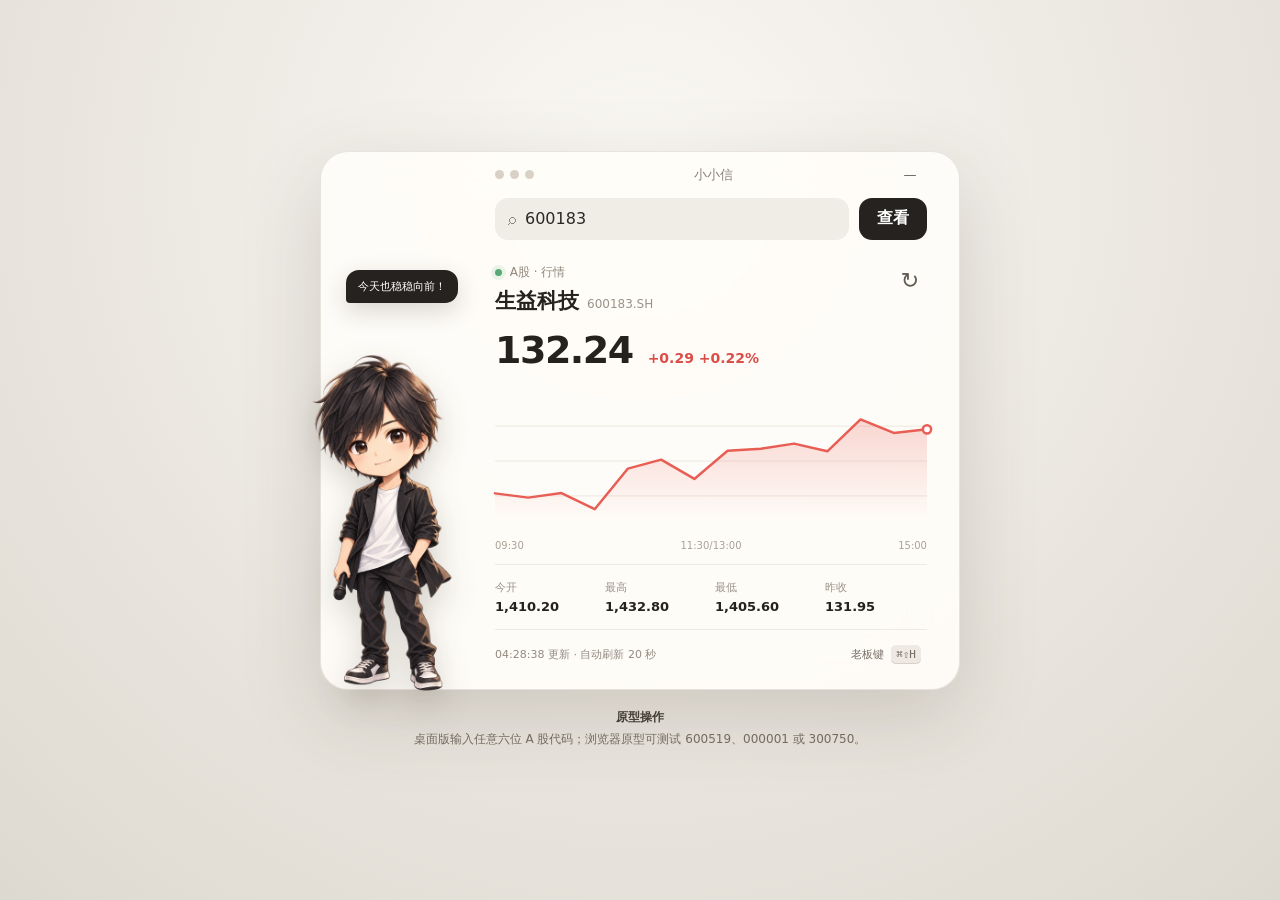
==== index.html @ 06dc6245 "feat: initial cross-platform desktop pet release" ====
<!doctype html>
<html lang="zh-CN">
  <head>
    <meta charset="UTF-8" />
    <meta name="viewport" content="width=device-width, initial-scale=1.0" />
    <meta name="theme-color" content="#f7f3eb" />
    <title>小小信 · A股桌面行情宠物</title>
    <link rel="stylesheet" href="styles.css" />
  </head>
  <body>
    <main class="stage" aria-label="小小信桌面行情原型">
      <section class="pet-window" id="petWindow">
        <header class="window-bar">
          <div class="traffic-lights" aria-hidden="true"><i></i><i></i><i></i></div>
          <span>小小信</span>
          <button class="icon-button" id="collapseButton" aria-label="收起行情">—</button>
        </header>

        <div class="search-row">
          <label class="search-box">
            <span aria-hidden="true">⌕</span>
            <input id="stockInput" value="600183" placeholder="输入6位股票代码" autocomplete="off" inputmode="numeric" maxlength="9" />
          </label>
          <button class="primary-button" id="searchButton">查看</button>
        </div>
        <div class="search-results" id="searchResults" role="listbox" aria-label="股票搜索结果"></div>

        <div class="quote">
          <div>
            <p class="eyebrow"><span id="marketStatus" class="status-dot"></span> <span id="marketLabel">A股 · 行情</span></p>
            <h1><span id="stockName">生益科技</span><small id="stockCode">600183.SH</small></h1>
          </div>
          <button class="icon-button refresh" id="refreshButton" aria-label="手动刷新">↻</button>
        </div>

        <div class="price-row">
          <strong id="currentPrice">132.24</strong>
          <span id="change" class="up">+0.29&nbsp;&nbsp;+0.22%</span>
        </div>

        <div class="chart-wrap">
          <svg id="chart" viewBox="0 0 520 168" role="img" aria-label="当日分时走势图">
            <defs>
              <linearGradient id="areaGradient" x1="0" y1="0" x2="0" y2="1">
                <stop offset="0" stop-color="#e85d54" stop-opacity=".24" />
                <stop offset="1" stop-color="#e85d54" stop-opacity="0" />
              </linearGradient>
            </defs>
            <g class="grid-lines"><line x1="0" y1="42" x2="520" y2="42"/><line x1="0" y1="84" x2="520" y2="84"/><line x1="0" y1="126" x2="520" y2="126"/></g>
            <path id="areaPath" class="area" />
            <path id="linePath" class="line" />
            <circle id="lastPoint" r="5" />
          </svg>
          <div class="chart-axis"><span>09:30</span><span>11:30/13:00</span><span>15:00</span></div>
        </div>

        <dl class="metrics">
          <div><dt>今开</dt><dd id="openPrice">1,410.20</dd></div>
          <div><dt>最高</dt><dd id="highPrice">1,432.80</dd></div>
          <div><dt>最低</dt><dd id="lowPrice">1,405.60</dd></div>
          <div><dt>昨收</dt><dd id="prevPrice">1,410.70</dd></div>
        </dl>

        <footer>
          <span id="updateText">刚刚更新 · 自动刷新 20 秒</span>
          <button id="bossButton">老板键 <kbd>⌘⇧H</kbd></button>
        </footer>

        <img class="pet" src="assets/pets/default/xiaoxin.png" alt="小小信 Q 版人物" />
        <img class="concert-band" id="concertBand" src="assets/pets/default/mayday-concert.png" alt="五月天风格 Q 版乐队演唱会" />
        <div class="pet-effects" id="petEffects" aria-hidden="true"></div>
        <div class="speech" id="speech" aria-live="polite">今天也稳稳向前！</div>
        <span class="mini-status" id="miniStatus" aria-live="polite">等待刷新</span>
        <button class="compact-expand" id="compactExpand" aria-label="展开行情">↗</button>
      </section>

      <aside class="notes">
        <span>原型操作</span>
        <p>桌面版输入任意六位 A 股代码；浏览器原型可测试 600519、000001 或 300750。</p>
      </aside>
    </main>
    <script src="app.js"></script>
  </body>
</html>
---- styles.css ----
:root {
  color-scheme: light;
  font-family: Inter, "PingFang SC", "Microsoft YaHei", system-ui, sans-serif;
  background: #e9e5dd;
  color: #24211e;
}

* { box-sizing: border-box; }
body { margin: 0; min-height: 100vh; background: radial-gradient(circle at 50% 20%, #faf8f4, #ded9d0); }
button, input { font: inherit; }
button { cursor: pointer; }
.stage { min-height: 100vh; display: grid; place-content: center; gap: 18px; padding: 32px; }
.pet-window { position: relative; width: min(640px, calc(100vw - 32px)); padding: 0 32px 26px 174px; border: 1px solid rgba(76,65,52,.13); border-radius: 28px; background: rgba(255,253,249,.92); box-shadow: 0 26px 80px rgba(67,53,35,.18); backdrop-filter: blur(22px); overflow: visible; transition: width .25s ease, padding .25s ease; }
.window-bar { height: 46px; display: flex; align-items: center; justify-content: space-between; color: #8a8176; font-size: 13px; }
.traffic-lights { display: flex; gap: 6px; }
.traffic-lights i { width: 9px; height: 9px; border-radius: 50%; background: #d9d1c6; }
.icon-button { border: 0; background: transparent; color: #625b53; width: 34px; height: 34px; border-radius: 50%; }
.icon-button:hover { background: #eee9e2; }
.search-row { display: flex; gap: 10px; }
.search-box { flex: 1; display: flex; align-items: center; gap: 7px; padding: 0 13px; height: 42px; border-radius: 13px; background: #f0ede7; color: #8e877e; }
.search-box input { min-width: 0; flex: 1; border: 0; outline: 0; background: transparent; color: #2c2925; }
.primary-button { border: 0; border-radius: 13px; padding: 0 18px; background: #25221f; color: white; font-weight: 600; }
.search-results { display: none; }
.quote { margin-top: 24px; display: flex; align-items: flex-start; justify-content: space-between; }
.eyebrow { margin: 0 0 6px; color: #91887d; font-size: 12px; }
.status-dot { display: inline-block; width: 7px; height: 7px; border-radius: 50%; background: #59a875; margin-right: 4px; box-shadow: 0 0 0 4px rgba(89,168,117,.12); }
h1 { margin: 0; font-size: 21px; font-weight: 650; }
h1 small { margin-left: 8px; color: #9a9288; font-size: 12px; font-weight: 500; }
.refresh { font-size: 22px; transition: transform .4s ease; }
.refresh.spinning { transform: rotate(360deg); }
.price-row { margin-top: 13px; display: flex; align-items: baseline; gap: 15px; }
.price-row strong { font-size: 38px; letter-spacing: -1.5px; }
.price-row span { font-size: 14px; font-weight: 650; }
.up { color: #db4e48; } .down { color: #2a9c68; }
.chart-wrap { margin-top: 14px; }
#chart { width: 100%; height: 150px; overflow: visible; }
.grid-lines line { stroke: #e9e4dc; stroke-width: 1; }
.area { fill: url(#areaGradient); }
.line { fill: none; stroke: #e85d54; stroke-width: 3; stroke-linecap: round; stroke-linejoin: round; }
#lastPoint { fill: #fff; stroke: #e85d54; stroke-width: 3; }
.chart-axis { display: flex; justify-content: space-between; color: #aaa197; font-size: 10px; }
.metrics { display: grid; grid-template-columns: repeat(4, 1fr); gap: 8px; padding: 15px 0; margin: 13px 0 0; border-top: 1px solid #eee9e2; border-bottom: 1px solid #eee9e2; }
.metrics div { min-width: 0; }
.metrics dt { color: #9b9288; font-size: 11px; }
.metrics dd { margin: 4px 0 0; font-size: 13px; font-weight: 600; }
footer { display: flex; justify-content: space-between; align-items: center; gap: 12px; margin-top: 16px; color: #938a80; font-size: 11px; }
footer button { border: 0; background: transparent; color: #746c63; font-size: 11px; }
kbd { margin-left: 4px; padding: 3px 5px; border-radius: 5px; background: #eee9e2; box-shadow: inset 0 -1px #d8d1c8; }
.pet { position: absolute; z-index: 3; left: -54px; bottom: -10px; width: 235px; height: 352px; object-fit: contain; object-position: center bottom; filter: drop-shadow(0 12px 16px rgba(50,39,29,.2)); transform-origin: 50% 100%; animation: breathe 3s ease-in-out infinite; }
.speech { position: absolute; z-index: 4; left: 25px; top: 118px; max-width: 138px; padding: 9px 12px; border-radius: 13px 13px 13px 4px; background: #25221f; color: white; font-size: 11px; box-shadow: 0 8px 24px rgba(43,34,27,.18); }
.compact-expand { display: none; }
.mini-status { display: none; }
.concert-band { display: none; }
.notes { width: min(640px, calc(100vw - 32px)); color: #776f66; font-size: 12px; line-height: 1.6; text-align: center; }
.notes span { font-weight: 650; color: #443f39; }
.notes p { margin: 3px 0 0; }
.pet-window.collapsed { width: 170px; height: 170px; min-height: 170px; padding: 0; border: 0; border-radius: 24px; background: rgba(255,253,249,.88); overflow: hidden; }
.pet-window.collapsed .window-bar, .pet-window.collapsed .search-row, .pet-window.collapsed .chart-wrap, .pet-window.collapsed .metrics, .pet-window.collapsed footer, .pet-window.collapsed .quote, .pet-window.collapsed .price-row, .pet-window.collapsed .speech { display: none; }
.pet-window.collapsed .pet { width: 132px; height: 198px; left: 2px; bottom: -30px; }
.pet-window.collapsed .compact-expand { display: grid; position: absolute; z-index: 6; right: 8px; top: 8px; width: 30px; height: 30px; place-items: center; border: 0; border-radius: 50%; background: rgba(37,34,31,.82); color: white; }
.boss-hidden { opacity: 0; pointer-events: none; transform: scale(.96); }
@keyframes breathe { 0%,100% { transform: translateY(0) rotate(-.5deg); } 50% { transform: translateY(-5px) rotate(.5deg); } }
@media (max-width: 620px) {
  .stage { padding: 18px; }
  .pet-window { padding-left: 32px; padding-bottom: 170px; }
  .pet { left: 18px; width: 142px; height: 213px; }
  .speech { left: 135px; top: auto; bottom: 105px; }
}

body.native-app { min-height: 100vh; background: transparent; overflow: hidden; }
body.native-app .stage { min-height: 100vh; padding: 0; place-content: start; }
body.native-app .notes { display: none; }
body.native-app .pet-window:not(.collapsed) { width: 200px; height: 200px; min-height: 200px; padding: 10px 12px; border-radius: 20px; overflow: hidden; }
body.native-app .pet-window:not(.collapsed) .window-bar { display: block; position: absolute; z-index: 8; right: 5px; bottom: 3px; width: 24px; height: 24px; }
body.native-app .pet-window:not(.collapsed) .window-bar .traffic-lights,
body.native-app .pet-window:not(.collapsed) .window-bar > span { display: none; }
body.native-app .pet-window:not(.collapsed) .window-bar .icon-button { width: 24px; height: 24px; font-size: 12px; }
body.native-app .pet-window:not(.collapsed) .search-row { gap: 5px; height: 27px; }
body.native-app .pet-window:not(.collapsed) .search-box { height: 27px; min-width: 0; padding: 0 7px; border-radius: 8px; font-size: 10px; }
body.native-app .pet-window:not(.collapsed) .primary-button { height: 27px; padding: 0 8px; border-radius: 8px; font-size: 10px; }
body.native-app .pet-window:not(.collapsed) .search-results.open { display: grid; position: absolute; z-index: 12; top: 40px; left: 12px; right: 12px; max-height: 126px; overflow-y: auto; padding: 4px; border-radius: 10px; background: rgba(255,253,249,.98); box-shadow: 0 10px 28px rgba(40,31,25,.2); }
body.native-app .pet-window:not(.collapsed) .search-results button { display: flex; justify-content: space-between; gap: 6px; width: 100%; padding: 7px 8px; border: 0; border-radius: 7px; background: transparent; color: #2c2925; font-size: 10px; text-align: left; }
body.native-app .pet-window:not(.collapsed) .search-results button:hover { background: #eee9e2; }
body.native-app .pet-window:not(.collapsed) .search-results small { color: #9b9288; }
body.native-app .pet-window:not(.collapsed) .quote { margin-top: 7px; align-items: center; }
body.native-app .pet-window:not(.collapsed) .eyebrow { display: none; }
body.native-app .pet-window:not(.collapsed) h1 { font-size: 12px; line-height: 1.2; }
body.native-app .pet-window:not(.collapsed) h1 small { margin-left: 4px; font-size: 9px; }
body.native-app .pet-window:not(.collapsed) .refresh { width: 24px; height: 24px; font-size: 16px; }
body.native-app .pet-window:not(.collapsed) .price-row { margin-top: 2px; gap: 6px; }
body.native-app .pet-window:not(.collapsed) .price-row strong { font-size: 22px; letter-spacing: -.5px; }
body.native-app .pet-window:not(.collapsed) .price-row span { font-size: 9px; }
body.native-app .pet-window:not(.collapsed) .chart-wrap { margin-top: 2px; }
body.native-app .pet-window:not(.collapsed) #chart { height: 74px; }
body.native-app .pet-window:not(.collapsed) .chart-axis { display: none; }
body.native-app .pet-window:not(.collapsed) .metrics,
body.native-app .pet-window:not(.collapsed) footer,
body.native-app .pet-window:not(.collapsed) .speech { display: none; }
body.native-app .pet-window:not(.collapsed) .pet { width: 44px; height: 66px; left: auto; right: -3px; bottom: -12px; opacity: .82; }
body.native-app .pet-window:not(.collapsed) .pet { cursor: pointer; }
body.native-app .pet-window:not(.collapsed) .pet:hover { opacity: 1; transform: translateY(-3px) rotate(-3deg); }
body.native-app .pet-window:not(.collapsed) .pet.interacting { animation: pet-hop .68s cubic-bezier(.2,.8,.3,1); }
body.native-app .pet-window:not(.collapsed) .pet.concert { animation: pet-concert .42s ease-in-out 5; }
body.native-app .pet-window:not(.collapsed) .pet.market-up { animation: pet-celebrate .7s cubic-bezier(.2,.8,.3,1); }
body.native-app .pet-window:not(.collapsed) .pet.market-down { animation: pet-wobble .58s ease-in-out; }
body.native-app .pet-window:not(.collapsed) .speech.interaction { display: block; left: auto; right: 7px; top: 91px; max-width: 94px; padding: 6px 8px; font-size: 9px; }
body.native-app .pet-window:not(.collapsed) .pet-effects { position: absolute; z-index: 7; right: 0; bottom: 24px; width: 70px; height: 80px; pointer-events: none; overflow: visible; }
body.native-app .pet-window:not(.collapsed) .concert-band.show { display: block; position: absolute; z-index: 6; right: 1px; bottom: -2px; width: 126px; height: 84px; object-fit: contain; object-position: center bottom; filter: drop-shadow(0 4px 7px rgba(64,42,78,.32)); animation: band-stage 1.95s ease-in-out both; pointer-events: none; }
.pet-effects .note { position: absolute; bottom: 4px; right: 20px; color: #7b62a8; font-size: 14px; font-weight: 600; animation: note-float 1.35s ease-out forwards; }
.pet-effects .move-badge { position: absolute; right: 36px; bottom: 15px; font-size: 13px; font-weight: 700; animation: move-badge .9s ease-out forwards; }
.pet-effects .move-badge.up-move { color: #db4e48; }
.pet-effects .move-badge.down-move { color: #2a9c68; }
body.native-app .pet-window:not(.collapsed) .mini-status { display: block; position: absolute; left: 12px; bottom: 7px; color: #9b9288; font-size: 9px; }

body.native-app .pet-window.collapsed { width: 120px; height: 56px; min-height: 56px; border-radius: 14px; background: rgba(37,34,31,.92); box-shadow: 0 10px 28px rgba(40,31,25,.22); }
body.native-app .pet-window.collapsed .price-row { display: flex; position: absolute; inset: 0; align-items: center; justify-content: center; margin: 0; }
body.native-app .pet-window.collapsed .price-row strong { color: #fff; font-size: 19px; letter-spacing: -.4px; }
body.native-app .pet-window.collapsed .price-row span { display: none; }
body.native-app .pet-window.collapsed .pet,
body.native-app .pet-window.collapsed .concert-band,
body.native-app .pet-window.collapsed .pet-effects,
body.native-app .pet-window.collapsed .compact-expand,
body.native-app .pet-window.collapsed .mini-status { display: none; }
body.native-app .pet-window.collapsed .price-row { cursor: pointer; }

@keyframes pet-hop {
  0%,100% { transform: translateY(0) rotate(0); }
  30% { transform: translateY(-16px) rotate(-8deg) scale(1.05); }
  55% { transform: translateY(-7px) rotate(7deg) scale(.98); }
  75% { transform: translateY(-11px) rotate(-3deg); }
}
@keyframes pet-concert {
  0%,100% { transform: translateY(0) rotate(-5deg); }
  50% { transform: translateY(-6px) rotate(7deg) scale(1.04); }
}
@keyframes band-stage {
  0% { opacity: 0; transform: translateY(22px) scale(.72); filter: brightness(.8) drop-shadow(0 4px 7px rgba(64,42,78,.1)); }
  18% { opacity: 1; transform: translateY(0) scale(1.03); }
  36%,70% { opacity: 1; transform: translateY(-3px) scale(1) rotate(-1deg); filter: brightness(1.12) drop-shadow(0 4px 10px rgba(115,72,160,.55)); }
  53%,84% { opacity: 1; transform: translateY(0) scale(1.02) rotate(1deg); }
  100% { opacity: 0; transform: translateY(16px) scale(.84); }
}
@keyframes pet-celebrate {
  0%,100% { transform: translateY(0) scale(1); }
  35% { transform: translateY(-14px) rotate(-7deg) scale(1.08); }
  62% { transform: translateY(-5px) rotate(6deg); }
}
@keyframes pet-wobble {
  0%,100% { transform: translateX(0) rotate(0); }
  20% { transform: translateX(-4px) rotate(-6deg); }
  40% { transform: translateX(4px) rotate(5deg); }
  60% { transform: translateX(-3px) rotate(-4deg); }
  80% { transform: translateX(2px) rotate(2deg); }
}
@keyframes note-float {
  0% { opacity: 0; transform: translate(0,0) scale(.7) rotate(0); }
  20% { opacity: 1; }
  100% { opacity: 0; transform: translate(var(--drift), -66px) scale(1.15) rotate(18deg); }
}
@keyframes move-badge {
  0% { opacity: 0; transform: translateY(4px) scale(.7); }
  25% { opacity: 1; transform: translateY(0) scale(1); }
  100% { opacity: 0; transform: translateY(-24px) scale(1.05); }
}
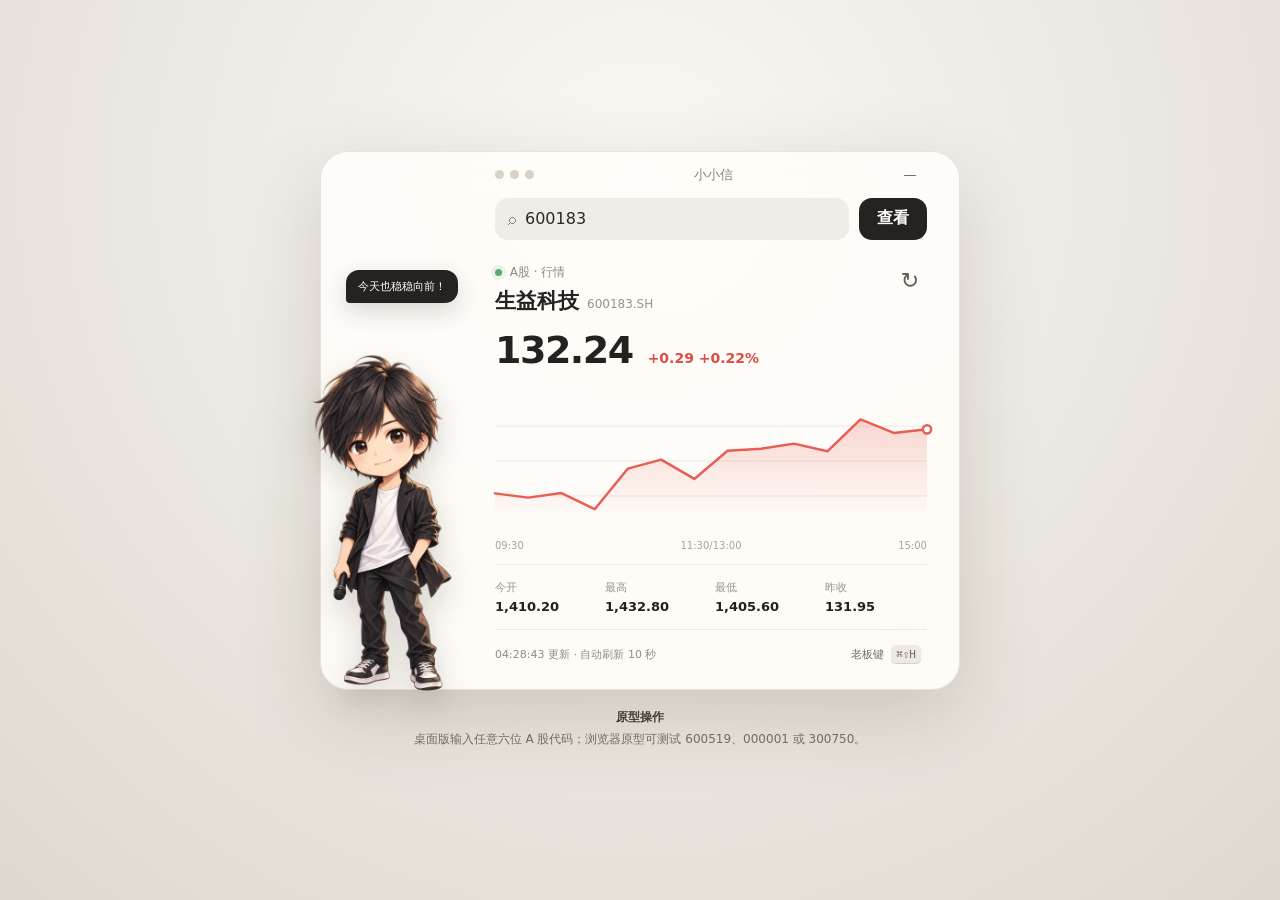
==== commit 7fd1c379: "feat: add index quotes and 10-second refresh" ====
--- a/index.html
+++ b/index.html
@@ -19,11 +19,11 @@
         <div class="search-row">
           <label class="search-box">
             <span aria-hidden="true">⌕</span>
-            <input id="stockInput" value="600183" placeholder="输入6位股票代码" autocomplete="off" inputmode="numeric" maxlength="9" />
+            <input id="stockInput" value="600183" placeholder="股票、指数或中文名称" autocomplete="off" maxlength="16" />
           </label>
           <button class="primary-button" id="searchButton">查看</button>
         </div>
-        <div class="search-results" id="searchResults" role="listbox" aria-label="股票搜索结果"></div>
+        <div class="search-results" id="searchResults" role="listbox" aria-label="股票与指数搜索结果"></div>
 
         <div class="quote">
           <div>
@@ -62,7 +62,7 @@
         </dl>
 
         <footer>
-          <span id="updateText">刚刚更新 · 自动刷新 20 秒</span>
+          <span id="updateText">刚刚更新 · 自动刷新 10 秒</span>
           <button id="bossButton">老板键 <kbd>⌘⇧H</kbd></button>
         </footer>
 
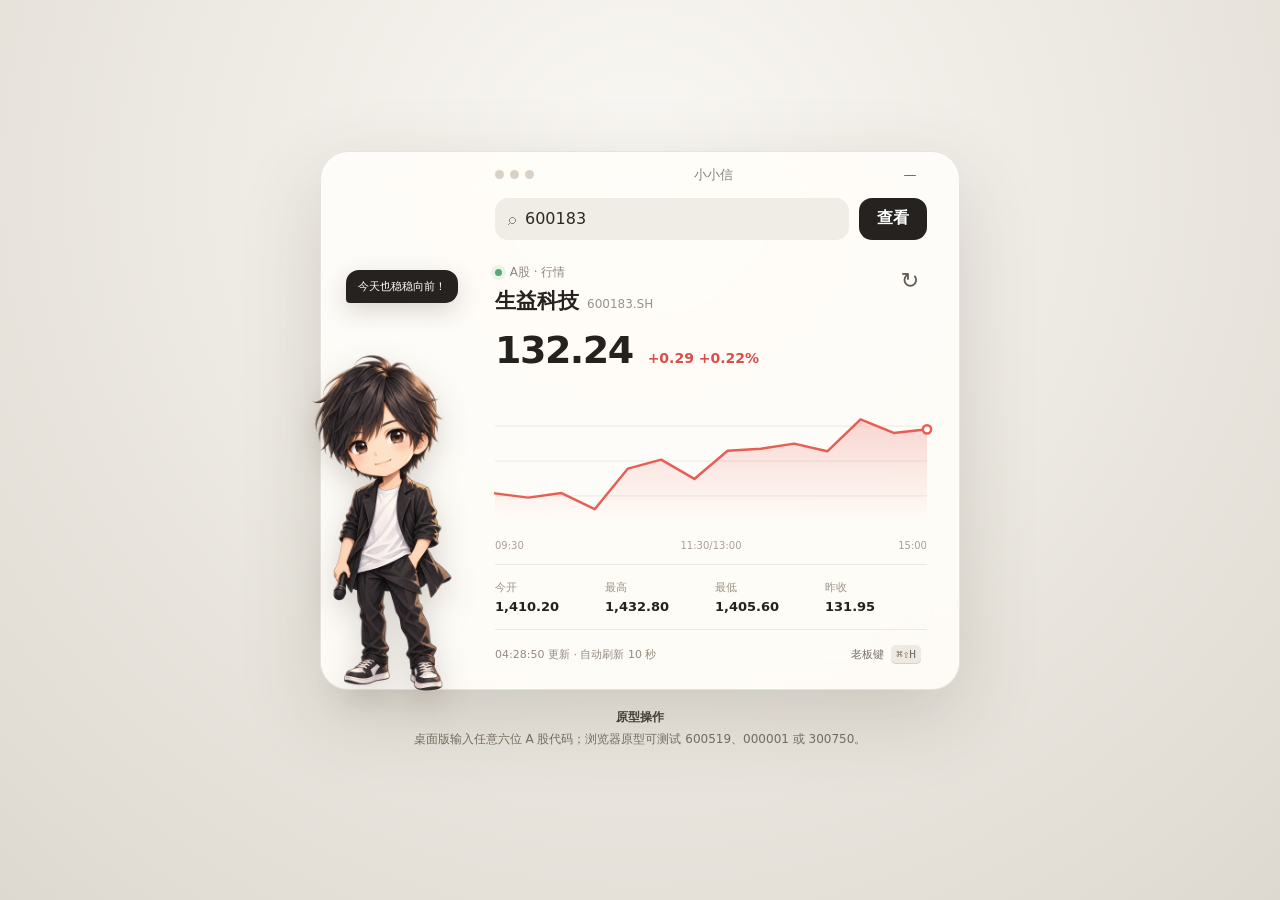
==== commit 4a9faa07: "feat: refine quote panel and speed up refresh" ====
--- a/index.html
+++ b/index.html
@@ -66,10 +66,12 @@
           <button id="bossButton">老板键 <kbd>⌘⇧H</kbd></button>
         </footer>
 
-        <img class="pet" src="assets/pets/default/xiaoxin.png" alt="小小信 Q 版人物" />
-        <img class="concert-band" id="concertBand" src="assets/pets/default/mayday-concert.png" alt="五月天风格 Q 版乐队演唱会" />
-        <div class="pet-effects" id="petEffects" aria-hidden="true"></div>
-        <div class="speech" id="speech" aria-live="polite">今天也稳稳向前！</div>
+        <div class="pet-stage">
+          <img class="pet" src="assets/pets/default/xiaoxin.png" alt="小小信 Q 版人物" />
+          <img class="concert-band" id="concertBand" src="assets/pets/default/mayday-concert.png" alt="五月天风格 Q 版乐队演唱会" />
+          <div class="pet-effects" id="petEffects" aria-hidden="true"></div>
+          <div class="speech" id="speech" aria-live="polite">今天也稳稳向前！</div>
+        </div>
         <span class="mini-status" id="miniStatus" aria-live="polite">等待刷新</span>
         <button class="compact-expand" id="compactExpand" aria-label="展开行情">↗</button>
       </section>
--- a/styles.css
+++ b/styles.css
@@ -31,6 +31,7 @@
 .price-row { margin-top: 13px; display: flex; align-items: baseline; gap: 15px; }
 .price-row strong { font-size: 38px; letter-spacing: -1.5px; }
 .price-row span { font-size: 14px; font-weight: 650; }
+.price-row .index-points { color: #746c63; white-space: nowrap; }
 .up { color: #db4e48; } .down { color: #2a9c68; }
 .chart-wrap { margin-top: 14px; }
 #chart { width: 100%; height: 150px; overflow: visible; }
@@ -47,6 +48,7 @@
 footer button { border: 0; background: transparent; color: #746c63; font-size: 11px; }
 kbd { margin-left: 4px; padding: 3px 5px; border-radius: 5px; background: #eee9e2; box-shadow: inset 0 -1px #d8d1c8; }
 .pet { position: absolute; z-index: 3; left: -54px; bottom: -10px; width: 235px; height: 352px; object-fit: contain; object-position: center bottom; filter: drop-shadow(0 12px 16px rgba(50,39,29,.2)); transform-origin: 50% 100%; animation: breathe 3s ease-in-out infinite; }
+.pet-stage { display: contents; }
 .speech { position: absolute; z-index: 4; left: 25px; top: 118px; max-width: 138px; padding: 9px 12px; border-radius: 13px 13px 13px 4px; background: #25221f; color: white; font-size: 11px; box-shadow: 0 8px 24px rgba(43,34,27,.18); }
 .compact-expand { display: none; }
 .mini-status { display: none; }
@@ -67,54 +69,87 @@
   .speech { left: 135px; top: auto; bottom: 105px; }
 }
 
-body.native-app { min-height: 100vh; background: transparent; overflow: hidden; }
+:root:has(> body.native-app) { background: transparent; }
+body.native-app {
+  --panel-ink: #20252e;
+  --panel-muted: #596474;
+  --panel-rule: #e6e9ee;
+  --panel-red: #c82031;
+  --panel-green: #08794b;
+  min-height: 100vh;
+  background: transparent;
+  color: var(--panel-ink);
+  font-family: "PingFang SC", "Microsoft YaHei", system-ui, sans-serif;
+  overflow: hidden;
+}
 body.native-app .stage { min-height: 100vh; padding: 0; place-content: start; }
 body.native-app .notes { display: none; }
-body.native-app .pet-window:not(.collapsed) { width: 200px; height: 200px; min-height: 200px; padding: 10px 12px; border-radius: 20px; overflow: hidden; }
+body.native-app .pet-window {
+  border: 1px solid var(--panel-rule);
+  background: #fff;
+  backdrop-filter: none;
+  box-shadow: 0 8px 24px rgba(31, 41, 55, .15);
+  transition: none;
+}
+body.native-app .up { color: var(--panel-red); }
+body.native-app .down { color: var(--panel-green); }
+body.native-app .price-row,
+body.native-app #stockCode,
+body.native-app .mini-status { font-variant-numeric: tabular-nums; }
+body.native-app .pet-window:not(.collapsed) { width: 200px; height: 200px; min-height: 200px; padding: 8px 9px; border-radius: 12px; overflow: hidden; }
 body.native-app .pet-window:not(.collapsed) .window-bar { display: block; position: absolute; z-index: 8; right: 5px; bottom: 3px; width: 24px; height: 24px; }
 body.native-app .pet-window:not(.collapsed) .window-bar .traffic-lights,
 body.native-app .pet-window:not(.collapsed) .window-bar > span { display: none; }
 body.native-app .pet-window:not(.collapsed) .window-bar .icon-button { width: 24px; height: 24px; font-size: 12px; }
-body.native-app .pet-window:not(.collapsed) .search-row { gap: 5px; height: 27px; }
-body.native-app .pet-window:not(.collapsed) .search-box { height: 27px; min-width: 0; padding: 0 7px; border-radius: 8px; font-size: 10px; }
-body.native-app .pet-window:not(.collapsed) .primary-button { height: 27px; padding: 0 8px; border-radius: 8px; font-size: 10px; }
-body.native-app .pet-window:not(.collapsed) .search-results.open { display: grid; position: absolute; z-index: 12; top: 40px; left: 12px; right: 12px; max-height: 126px; overflow-y: auto; padding: 4px; border-radius: 10px; background: rgba(255,253,249,.98); box-shadow: 0 10px 28px rgba(40,31,25,.2); }
+body.native-app .icon-button { color: var(--panel-muted); }
+body.native-app .icon-button:hover { background: #f1f3f6; }
+body.native-app .pet-window:not(.collapsed) .search-row { gap: 5px; height: 25px; margin-left: 18px; }
+body.native-app .pet-window:not(.collapsed) .search-box { height: 25px; min-width: 0; padding: 0 6px; border-radius: 5px; background: #f3f5f7; color: var(--panel-muted); font-size: 10px; }
+body.native-app .search-box:focus-within { outline: 1px solid var(--panel-red); }
+body.native-app .pet-window:not(.collapsed) .primary-button { height: 25px; padding: 0 8px; border-radius: 5px; background: var(--panel-red); font-size: 10px; }
+body.native-app .pet-window:not(.collapsed) .search-results.open { display: grid; position: absolute; z-index: 12; top: 37px; left: 9px; right: 9px; max-height: 112px; overflow-y: auto; padding: 4px; border: 1px solid var(--panel-rule); border-radius: 6px; background: #fff; box-shadow: 0 8px 20px rgba(31,41,55,.14); }
 body.native-app .pet-window:not(.collapsed) .search-results button { display: flex; justify-content: space-between; gap: 6px; width: 100%; padding: 7px 8px; border: 0; border-radius: 7px; background: transparent; color: #2c2925; font-size: 10px; text-align: left; }
-body.native-app .pet-window:not(.collapsed) .search-results button:hover { background: #eee9e2; }
-body.native-app .pet-window:not(.collapsed) .search-results small { color: #9b9288; }
-body.native-app .pet-window:not(.collapsed) .quote { margin-top: 7px; align-items: center; }
+body.native-app .pet-window:not(.collapsed) .search-results button:hover { background: #f3f5f7; }
+body.native-app .pet-window:not(.collapsed) .search-results small { color: var(--panel-muted); white-space: nowrap; }
+body.native-app .pet-window:not(.collapsed) .quote { margin-top: 3px; height: 23px; align-items: center; }
 body.native-app .pet-window:not(.collapsed) .eyebrow { display: none; }
-body.native-app .pet-window:not(.collapsed) h1 { font-size: 12px; line-height: 1.2; }
-body.native-app .pet-window:not(.collapsed) h1 small { margin-left: 4px; font-size: 9px; }
+body.native-app .quote > div { min-width: 0; }
+body.native-app .pet-window:not(.collapsed) h1 { font-size: 12px; line-height: 1.2; overflow: hidden; text-overflow: ellipsis; white-space: nowrap; }
+body.native-app .pet-window:not(.collapsed) h1 small { margin-left: 5px; color: var(--panel-muted); font-size: 9px; }
 body.native-app .pet-window:not(.collapsed) .refresh { width: 24px; height: 24px; font-size: 16px; }
-body.native-app .pet-window:not(.collapsed) .price-row { margin-top: 2px; gap: 6px; }
-body.native-app .pet-window:not(.collapsed) .price-row strong { font-size: 22px; letter-spacing: -.5px; }
-body.native-app .pet-window:not(.collapsed) .price-row span { font-size: 9px; }
-body.native-app .pet-window:not(.collapsed) .chart-wrap { margin-top: 2px; }
-body.native-app .pet-window:not(.collapsed) #chart { height: 74px; }
+body.native-app .pet-window:not(.collapsed) .price-row { height: 27px; margin-top: 1px; gap: 6px; white-space: nowrap; }
+body.native-app .pet-window:not(.collapsed) .price-row strong { font-size: 23px; line-height: 1.1; letter-spacing: -.45px; }
+body.native-app .pet-window:not(.collapsed) .price-row span { font-size: 9px; overflow: hidden; text-overflow: ellipsis; }
+body.native-app .price-row .index-points { color: var(--panel-muted); }
+body.native-app .pet-window:not(.collapsed) .chart-wrap { margin-top: 4px; padding: 2px 4px; border: 1px solid var(--panel-rule); border-radius: 4px; }
+body.native-app .pet-window:not(.collapsed) #chart { display: block; height: 54px; }
+body.native-app .grid-lines line { stroke: var(--panel-rule); stroke-dasharray: 4 4; }
+body.native-app #areaGradient stop:first-child { stop-color: #2664a3; stop-opacity: .12; }
+body.native-app .line, body.native-app #lastPoint { stroke-width: 1.2px; vector-effect: non-scaling-stroke; }
 body.native-app .pet-window:not(.collapsed) .chart-axis { display: none; }
 body.native-app .pet-window:not(.collapsed) .metrics,
 body.native-app .pet-window:not(.collapsed) footer,
 body.native-app .pet-window:not(.collapsed) .speech { display: none; }
-body.native-app .pet-window:not(.collapsed) .pet { width: 44px; height: 66px; left: auto; right: -3px; bottom: -12px; opacity: .82; }
+body.native-app .pet-window:not(.collapsed) .pet-stage { display: block; position: absolute; z-index: 3; inset: auto 29px 0 0; height: 44px; overflow: hidden; pointer-events: none; }
+body.native-app .pet-window:not(.collapsed) .pet { width: 33px; height: 40px; left: auto; right: 2px; bottom: -2px; filter: none; pointer-events: auto; }
 body.native-app .pet-window:not(.collapsed) .pet { cursor: pointer; }
 body.native-app .pet-window:not(.collapsed) .pet:hover { opacity: 1; transform: translateY(-3px) rotate(-3deg); }
 body.native-app .pet-window:not(.collapsed) .pet.interacting { animation: pet-hop .68s cubic-bezier(.2,.8,.3,1); }
 body.native-app .pet-window:not(.collapsed) .pet.concert { animation: pet-concert .42s ease-in-out 5; }
 body.native-app .pet-window:not(.collapsed) .pet.market-up { animation: pet-celebrate .7s cubic-bezier(.2,.8,.3,1); }
 body.native-app .pet-window:not(.collapsed) .pet.market-down { animation: pet-wobble .58s ease-in-out; }
-body.native-app .pet-window:not(.collapsed) .speech.interaction { display: block; left: auto; right: 7px; top: 91px; max-width: 94px; padding: 6px 8px; font-size: 9px; }
-body.native-app .pet-window:not(.collapsed) .pet-effects { position: absolute; z-index: 7; right: 0; bottom: 24px; width: 70px; height: 80px; pointer-events: none; overflow: visible; }
-body.native-app .pet-window:not(.collapsed) .concert-band.show { display: block; position: absolute; z-index: 6; right: 1px; bottom: -2px; width: 126px; height: 84px; object-fit: contain; object-position: center bottom; filter: drop-shadow(0 4px 7px rgba(64,42,78,.32)); animation: band-stage 1.95s ease-in-out both; pointer-events: none; }
+body.native-app .pet-window:not(.collapsed) .speech.interaction { display: block; left: auto; right: 38px; top: 2px; bottom: auto; max-width: 120px; padding: 3px 5px; border-radius: 5px; background: var(--panel-ink); font-size: 9px; }
+body.native-app .pet-window:not(.collapsed) .pet-effects { position: absolute; z-index: 7; right: 0; bottom: 2px; width: 60px; height: 42px; pointer-events: none; }
+body.native-app .pet-window:not(.collapsed) .concert-band.show { display: block; position: absolute; z-index: 6; right: 1px; bottom: -2px; width: 84px; height: 34px; object-fit: contain; object-position: right bottom; animation: band-stage 1.95s ease-in-out both; pointer-events: none; }
 .pet-effects .note { position: absolute; bottom: 4px; right: 20px; color: #7b62a8; font-size: 14px; font-weight: 600; animation: note-float 1.35s ease-out forwards; }
 .pet-effects .move-badge { position: absolute; right: 36px; bottom: 15px; font-size: 13px; font-weight: 700; animation: move-badge .9s ease-out forwards; }
 .pet-effects .move-badge.up-move { color: #db4e48; }
 .pet-effects .move-badge.down-move { color: #2a9c68; }
-body.native-app .pet-window:not(.collapsed) .mini-status { display: block; position: absolute; left: 12px; bottom: 7px; color: #9b9288; font-size: 9px; }
+body.native-app .pet-window:not(.collapsed) .mini-status { display: block; position: absolute; left: 9px; right: 67px; bottom: 7px; color: var(--panel-muted); font-size: 9px; overflow: hidden; text-overflow: ellipsis; white-space: nowrap; }
 
-body.native-app .pet-window.collapsed { width: 120px; height: 56px; min-height: 56px; border-radius: 14px; background: rgba(37,34,31,.92); box-shadow: 0 10px 28px rgba(40,31,25,.22); }
+body.native-app .pet-window.collapsed { width: 120px; height: 56px; min-height: 56px; border-radius: 10px; background: #fff; box-shadow: 0 8px 20px rgba(31,41,55,.15); }
 body.native-app .pet-window.collapsed .price-row { display: flex; position: absolute; inset: 0; align-items: center; justify-content: center; margin: 0; }
-body.native-app .pet-window.collapsed .price-row strong { color: #fff; font-size: 19px; letter-spacing: -.4px; }
+body.native-app .pet-window.collapsed .price-row strong { font-size: 21px; letter-spacing: -.4px; }
 body.native-app .pet-window.collapsed .price-row span { display: none; }
 body.native-app .pet-window.collapsed .pet,
 body.native-app .pet-window.collapsed .concert-band,
